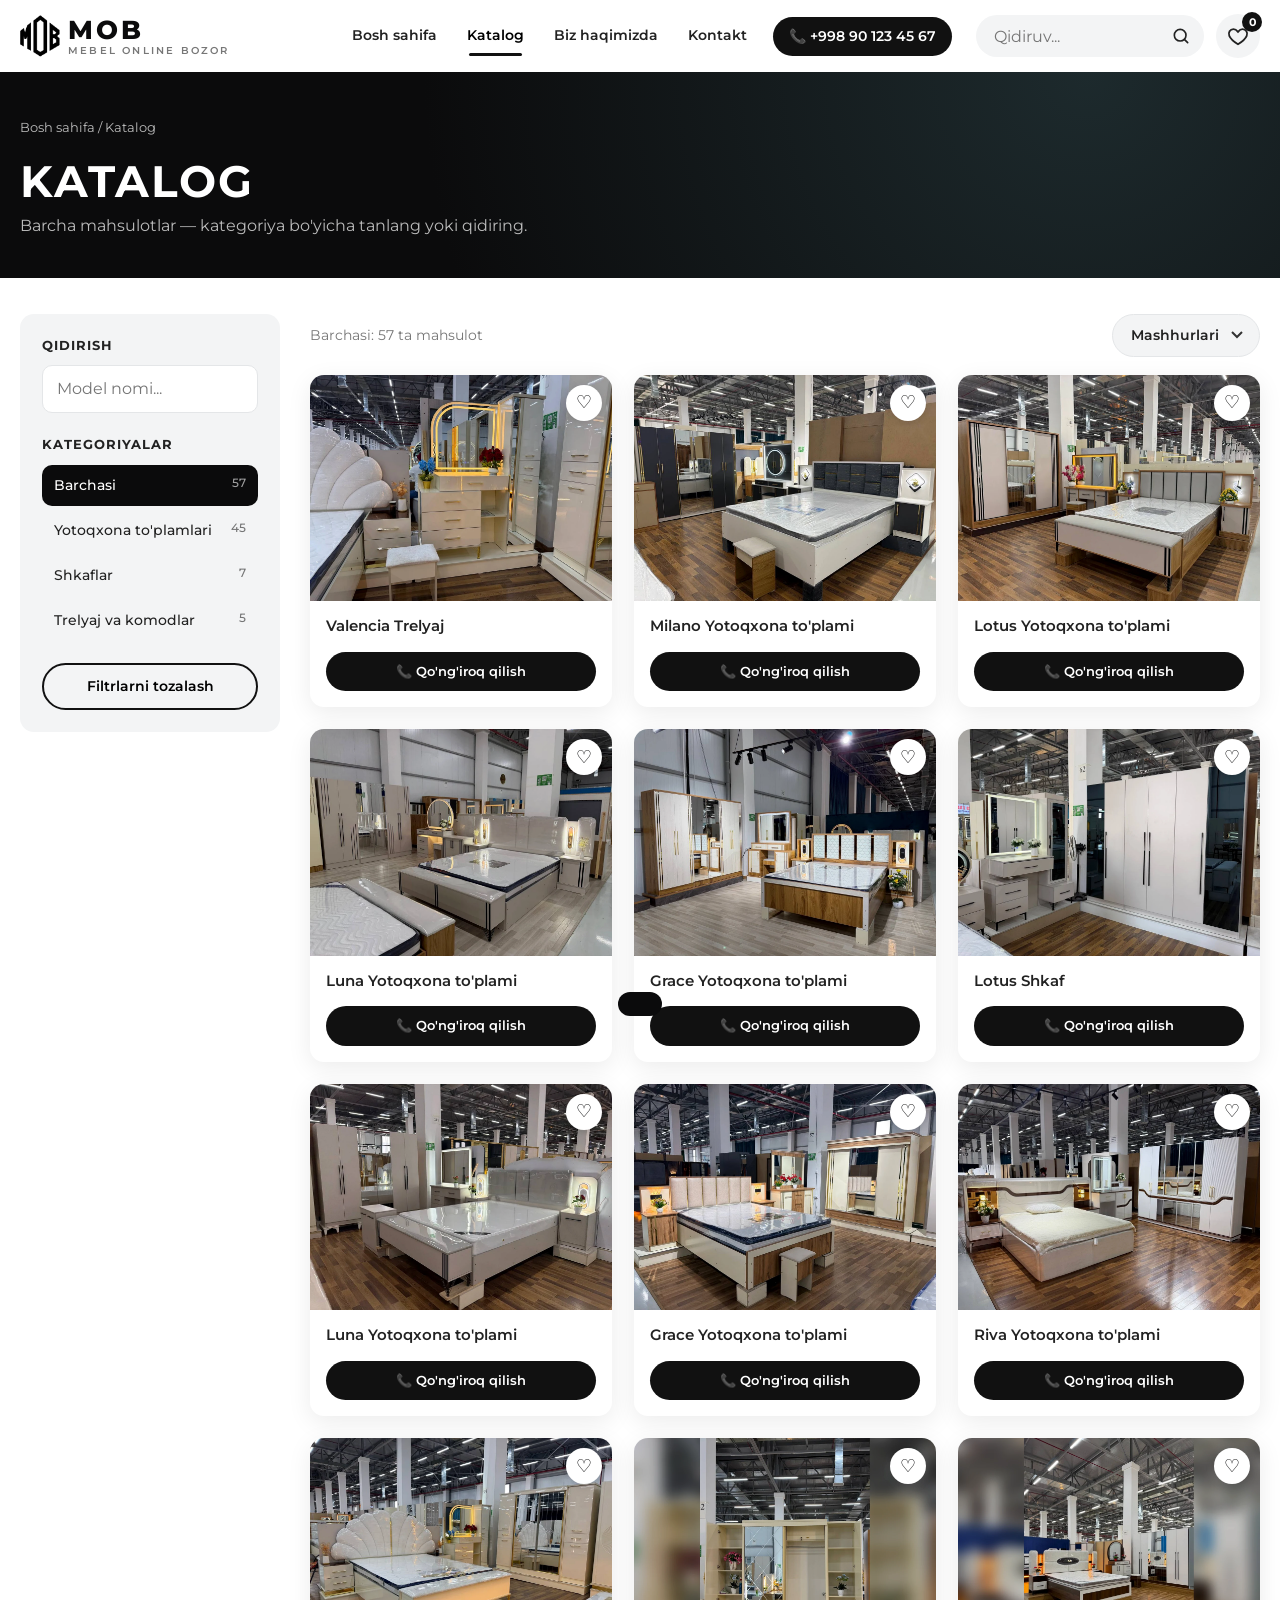
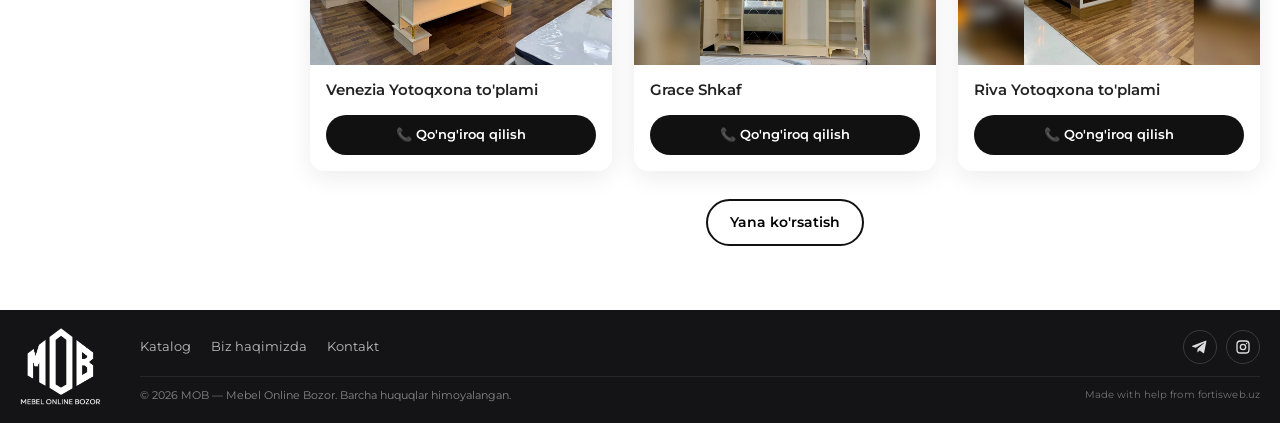
==== catalog.html @ cf2761a1 "MOB" ====
<!doctype html>
<html lang="uz">
<head>
  <meta charset="utf-8">
  <meta name="viewport" content="width=device-width, initial-scale=1">
  <title>Katalog — MOB Mebel Online Bozor</title>
  <meta name="description" content="MOB katalogi: barcha yotoqxona to'plamlari, shkaflar va trelyajlar.">
  <link rel="icon" type="image/png" href="public/images/favicon.png">
  <link rel="preconnect" href="https://fonts.googleapis.com">
  <link rel="preconnect" href="https://fonts.gstatic.com" crossorigin>
  <link href="https://fonts.googleapis.com/css2?family=Montserrat:wght@400;500;600;700;800&display=swap" rel="stylesheet">
  <link rel="stylesheet" href="css/style.css">
</head>
<body>
  <header class="header" id="header">
    <div class="container header__inner">
      <a href="index.html" class="logo" aria-label="MOB — Mebel Online Bozor, bosh sahifa">
        <img src="public/images/logo-mark.png" alt="" class="logo__mark" width="40" height="41">
        <span class="logo__text"><b>MOB</b><small>MEBEL ONLINE BOZOR</small></span>
      </a>
      <nav class="nav" id="nav" aria-label="Asosiy menyu">
        <a href="index.html" class="nav__link">Bosh sahifa</a>
        <a href="catalog.html" class="nav__link active">Katalog</a>
        <a href="index.html#about" class="nav__link">Biz haqimizda</a>
        <a href="index.html#contact" class="nav__link">Kontakt</a>
        <a href="tel:+998901234567" class="btn btn--gold nav__phone">📞 +998 90 123 45 67</a>
      </nav>
      <div class="header__actions">
        <form class="search" id="searchForm" role="search">
          <input type="search" id="searchInput" placeholder="Qidiruv..." aria-label="Mahsulot qidirish">
          <button type="submit" aria-label="Qidirish"><svg viewBox="0 0 24 24" width="20" height="20"><circle cx="11" cy="11" r="7" fill="none" stroke="currentColor" stroke-width="2"/><path d="m20 20-4-4" stroke="currentColor" stroke-width="2" stroke-linecap="round"/></svg></button>
        </form>
        <button class="icon-btn" id="favOpen" aria-label="Sevimlilar">
          <svg viewBox="0 0 24 24" width="22" height="22"><path d="M12 21s-7.5-4.6-9.5-9.2C1 8.2 3.3 4.5 7 4.5c2 0 3.4 1 5 3 1.6-2 3-3 5-3 3.7 0 6 3.7 4.5 7.3C19.5 16.4 12 21 12 21z" fill="none" stroke="currentColor" stroke-width="2"/></svg>
          <span class="badge" id="favCount">0</span>
        </button>
        <a href="tel:+998901234567" class="btn btn--gold header__phone">📞 +998 90 123 45 67</a>
        <button class="burger" id="burger" aria-label="Menyuni ochish" aria-expanded="false"><span></span><span></span><span></span></button>
      </div>
    </div>
  </header>

  <main>
    <section class="page-head">
      <div class="container">
        <p class="crumbs"><a href="index.html">Bosh sahifa</a> / Katalog</p>
        <h1>Katalog</h1>
        <p>Barcha mahsulotlar — kategoriya bo'yicha tanlang yoki qidiring.</p>
      </div>
    </section>

    <div class="container catalog">
      <aside class="filters" id="filters" aria-label="Filtrlar">
        <div>
          <h3>Qidirish</h3>
          <input type="search" id="filterSearch" class="filters__search" placeholder="Model nomi..." aria-label="Katalogdan qidirish">
        </div>
        <div>
          <h3>Kategoriyalar</h3>
          <ul class="filter-list" id="catFilter"></ul>
        </div>
        <button class="btn btn--outline" id="resetFilters">Filtrlarni tozalash</button>
      </aside>

      <section aria-label="Mahsulotlar">
        <div class="catalog__top">
          <p class="result-info" id="resultInfo"></p>
          <div style="display:flex;gap:10px;flex-wrap:wrap">
            <button class="btn btn--outline filters-toggle" id="filtersToggle">☰ Filtrlar</button>
            <select id="sortSelect" class="select" aria-label="Saralash">
              <option value="popular">Mashhurlari</option>
            </select>
          </div>
        </div>
        <div class="grid" id="productGrid"></div>
        <div class="center"><button class="btn btn--outline" id="loadMore">Yana ko'rsatish</button></div>
      </section>
    </div>
  </main>

  <footer class="footer">
    <div class="container footer__inner">
      <a href="index.html" class="footer__logo"><img src="public/images/logo-full.png" alt="MOB — Mebel Online Bozor" width="130" height="123" loading="lazy"></a>
      <div class="footer__content">
        <div class="footer__topline">
          <nav><a href="catalog.html">Katalog</a><a href="index.html#about">Biz haqimizda</a><a href="index.html#contact">Kontakt</a></nav>
          <div class="footer__socials" aria-label="Ijtimoiy tarmoqlar">
          <a class="social-link" href="https://t.me/mebel_online_bozor" target="_blank" rel="noopener noreferrer" aria-label="Telegram — mebel_online_bozor" title="Telegram">
            <svg viewBox="0 0 24 24" aria-hidden="true"><path d="M21.6 3.2 18.4 20c-.2 1.2-.9 1.5-1.8.9l-5.1-3.8-2.5 2.4c-.3.3-.5.5-1 .5l.4-5.2 9.5-8.6c.4-.4-.1-.6-.6-.3L5.6 13.3.6 11.7c-1.1-.3-1.1-1.1.2-1.6L20.3 2.6c.9-.3 1.6.2 1.3.6Z"/></svg>
          </a>
          <a class="social-link" href="https://www.instagram.com/mebel_online_bozor/" target="_blank" rel="noopener noreferrer" aria-label="Instagram — mebel_online_bozor" title="Instagram">
            <svg viewBox="0 0 24 24" aria-hidden="true"><rect x="3" y="3" width="18" height="18" rx="5"/><circle cx="12" cy="12" r="4"/><circle class="social-link__dot" cx="17.4" cy="6.7" r="1"/></svg>
          </a>
          </div>
        </div>
        <div class="footer__meta">
          <p>© 2026 MOB — Mebel Online Bozor. Barcha huquqlar himoyalangan.</p>
          <a class="footer__credit" href="https://fortisweb.uz" target="_blank" rel="noopener noreferrer">Made with help from fortisweb.uz</a>
        </div>
      </div>
    </div>
  </footer>

  <div class="modal" id="productModal" aria-hidden="true">
    <div class="modal__backdrop" data-close></div>
    <div class="modal__box" role="dialog" aria-modal="true" aria-labelledby="mTitle">
      <button class="modal__close" data-close aria-label="Yopish">×</button>
      <div class="modal__gallery">
        <img id="mImage" src="" alt="">
        <div class="modal__thumbs" id="mThumbs"></div>
      </div>
      <div class="modal__info">
        <span class="modal__cat" id="mCat"></span>
        <h3 id="mTitle"></h3>
        <ul class="modal__list">
          <li>✔ Material: LDSP / MDF, yuqori sifatli</li>
          <li>✔ Kafolat: 24 oy</li>
          <li>✔ Bepul yetkazib berish va o'rnatish</li>
          <li>✔ Muddatli to'lov imkoniyati</li>
        </ul>
        <div class="modal__actions">
          <a href="tel:+998901234567" class="btn btn--gold btn--lg">📞 Qo'ng'iroq qilish</a>
          <button class="btn btn--outline btn--lg" id="mOrder">Ariza qoldirish</button>
          <button class="icon-btn icon-btn--lg" id="mFav" aria-label="Sevimlilarga qo'shish">♡</button>
        </div>
      </div>
    </div>
  </div>

  <aside class="drawer" id="favDrawer" aria-hidden="true">
    <div class="modal__backdrop" data-close></div>
    <div class="drawer__panel">
      <div class="drawer__head"><h3>Sevimlilar</h3><button class="modal__close" data-close aria-label="Yopish">×</button></div>
      <div class="drawer__list" id="favList"></div>
    </div>
  </aside>

  <div class="toast" id="toast" role="status"></div>
  <a href="tel:+998901234567" class="fab" aria-label="Qo'ng'iroq qilish">📞</a>
  <button class="to-top" id="toTop" aria-label="Yuqoriga">↑</button>

  <script src="js/data.js"></script>
  <script src="js/shared.js"></script>
  <script src="js/catalog.js"></script>
</body>
</html>
---- css/style.css ----
:root {
  --gold: #111111;
  --gold-dark: #000000;
  --accent: #9fe3ee;
  --dark: #0b0b0c;
  --text: #222;
  --muted: #777;
  --bg: #fff;
  --soft: #f3f4f5;
  --line: #e4e6e8;
  --red: #e53935;
  --radius: 14px;
  --shadow: 0 6px 24px rgba(0, 0, 0, .08);
}

* { box-sizing: border-box; margin: 0; padding: 0; }
html { scroll-behavior: smooth; scroll-padding-top: 80px; }
body { font-family: 'Montserrat', system-ui, sans-serif; color: var(--text); background: var(--bg); line-height: 1.5; overflow-x: hidden; }
img { max-width: 100%; display: block; }
a { color: inherit; text-decoration: none; }
button, input, select, textarea { font: inherit; color: inherit; }
button { cursor: pointer; border: 0; background: none; }
:focus-visible { outline: 3px solid var(--gold); outline-offset: 2px; }
.container { width: min(1240px, 100% - 32px); margin-inline: auto; }
.section { padding: 48px 0 0; }
.center { text-align: center; margin-top: 28px; }

/* Buttons */
.btn { display: inline-flex; align-items: center; justify-content: center; gap: 8px; padding: 11px 22px; border-radius: 999px; font-weight: 600; font-size: 14px; transition: .2s; white-space: nowrap; }
.btn--gold { background: var(--gold); color: #fff; }
.btn--gold:hover { background: var(--gold-dark); transform: translateY(-1px); }
.btn--outline { border: 2px solid var(--gold); color: var(--gold-dark); }
.btn--outline:hover { background: var(--gold); color: #fff; }
.btn--lg { padding: 14px 28px; font-size: 15px; }
.icon-btn { position: relative; width: 44px; height: 44px; border-radius: 50%; display: grid; place-items: center; background: var(--soft); transition: .2s; }
.icon-btn:hover { background: var(--line); }
.icon-btn--lg { width: 52px; height: 52px; font-size: 24px; color: var(--red); }
.badge { position: absolute; top: -2px; right: -2px; min-width: 20px; height: 20px; padding: 0 5px; border-radius: 10px; background: var(--gold); color: #fff; font-size: 11px; font-weight: 700; display: grid; place-items: center; }

/* Header */
.header { position: sticky; top: 0; z-index: 50; background: rgba(255, 255, 255, .97); backdrop-filter: blur(8px); transition: box-shadow .2s; }
.header.scrolled { box-shadow: 0 2px 16px rgba(0, 0, 0, .08); }
.header__inner { display: flex; align-items: center; gap: 24px; height: 72px; position: relative; }
.logo { display: flex; align-items: center; gap: 8px; font-size: 24px; font-weight: 700; color: var(--dark); }
.logo b { color: var(--gold); font-weight: 700; }
.logo--light { color: #fff; }
.nav { display: flex; gap: 6px; margin-left: auto; }
.nav__link { padding: 8px 12px; font-weight: 600; font-size: 14px; position: relative; transition: color .2s; white-space: nowrap; }
.nav__link::after { content: ''; position: absolute; left: 14px; right: 14px; bottom: 0; height: 3px; border-radius: 3px; background: var(--gold); transform: scaleX(0); transition: .25s; }
.nav__link:hover, .nav__link.active { color: var(--gold-dark); }
.nav__link.active::after { transform: scaleX(1); }
.nav__phone { display: none; }
.header__actions { display: flex; align-items: center; gap: 12px; }
.search { display: flex; align-items: center; background: var(--soft); border-radius: 999px; padding: 0 6px 0 18px; }
.search > input { border: 0; background: none; outline: none; width: 170px; height: 42px; }
.search > button { width: 34px; height: 34px; display: grid; place-items: center; flex-shrink: 0; }
.burger { display: none; width: 44px; height: 44px; flex-direction: column; justify-content: center; gap: 5px; padding: 10px; }
.burger span { height: 2px; background: var(--dark); border-radius: 2px; transition: .3s; }
.burger.open span:nth-child(1) { transform: translateY(7px) rotate(45deg); }
.burger.open span:nth-child(2) { opacity: 0; }
.burger.open span:nth-child(3) { transform: translateY(-7px) rotate(-45deg); }

/* Hero */
.hero { position: relative; height: clamp(380px, 52vw, 560px); overflow: hidden; background: var(--dark); }
.hero__slide { position: absolute; inset: 0; background-position: center; background-size: cover; opacity: 0; visibility: hidden; transition: opacity .8s, visibility .8s; display: flex; align-items: center; }
.hero__slide::before { content: ''; position: absolute; inset: 0; background: linear-gradient(90deg, rgba(20, 18, 15, .88) 0%, rgba(20, 18, 15, .5) 50%, rgba(0, 0, 0, 0) 85%); }
.hero__slide.active { opacity: 1; visibility: visible; }
.hero__content { color: #fff; position: relative; }
.hero__content h1, .hero__content h2 { font-size: clamp(30px, 5vw, 58px); line-height: 1.12; font-weight: 800; margin-bottom: 14px; }
.hero__content span { color: var(--accent); }
.hero__content p { font-size: clamp(15px, 1.8vw, 21px); max-width: 420px; margin-bottom: 26px; opacity: .92; }
.hero__slide.active .hero__content > * { animation: up .7s both; }
.hero__slide.active .hero__content > :nth-child(2) { animation-delay: .1s; }
.hero__slide.active .hero__content > :nth-child(3) { animation-delay: .2s; }
@keyframes up { from { opacity: 0; transform: translateY(24px); } }
.hero__arrow { position: absolute; top: 50%; transform: translateY(-50%); width: 48px; height: 48px; border-radius: 50%; border: 2px solid #fff; color: #fff; font-size: 28px; line-height: 1; background: rgba(0, 0, 0, .2); transition: .2s; z-index: 2; }
.hero__arrow:hover { background: #fff; color: #111; border-color: #fff; }
.hero__arrow--prev { left: 20px; }
.hero__arrow--next { right: 20px; }
.hero__dots { position: absolute; bottom: 20px; left: 50%; transform: translateX(-50%); display: flex; gap: 10px; z-index: 2; }
.hero__dots button { width: 12px; height: 12px; border-radius: 6px; background: rgba(255, 255, 255, .7); transition: .3s; }
.hero__dots button.active { background: var(--accent); width: 30px; }

/* Categories */
.cats { display: grid; grid-template-columns: repeat(4, 1fr); gap: 16px; }
.cat { background: var(--soft); border-radius: var(--radius); overflow: hidden; text-align: center; font-weight: 600; font-size: 14px; border: 2px solid transparent; transition: .25s; }
.cat img { width: 100%; aspect-ratio: 16 / 9; object-fit: cover; transition: transform .4s; }
.cat span { display: block; padding: 12px 8px; }
.cat small { color: var(--muted); font-weight: 500; }
.cat:hover img { transform: scale(1.06); }
.cat:hover, .cat.active { border-color: var(--gold); box-shadow: var(--shadow); }
.cat.active span { color: var(--gold-dark); }

/* Section head */
.section__head { display: flex; justify-content: space-between; align-items: center; gap: 16px; flex-wrap: wrap; margin-bottom: 8px; }
.section__title { font-size: clamp(22px, 2.6vw, 30px); font-weight: 700; padding-left: 16px; border-left: 5px solid var(--gold); margin-bottom: 16px; line-height: 1.2; }
.section__head .section__title { margin-bottom: 0; }
.select { padding: 10px 40px 10px 18px; border-radius: 999px; border: 1px solid var(--line); background: var(--soft) url("data:image/svg+xml,%3Csvg xmlns='http://www.w3.org/2000/svg' width='12' height='8'%3E%3Cpath d='M1 1l5 5 5-5' stroke='%23333' stroke-width='2' fill='none'/%3E%3C/svg%3E") no-repeat right 16px center; appearance: none; font-weight: 600; font-size: 14px; cursor: pointer; }
.result-info { color: var(--muted); font-size: 14px; margin: 10px 0 18px; }
.result-info a { color: var(--gold-dark); font-weight: 600; }

/* Product grid */
.grid { display: grid; grid-template-columns: repeat(4, 1fr); gap: 22px; }
.card { background: #fff; border-radius: var(--radius); overflow: hidden; box-shadow: var(--shadow); display: flex; flex-direction: column; transition: transform .25s, box-shadow .25s; animation: fade .4s both; }
@keyframes fade { from { opacity: 0; transform: translateY(14px); } }
.card:hover { transform: translateY(-5px); box-shadow: 0 14px 34px rgba(0, 0, 0, .13); }
.card__media { position: relative; aspect-ratio: 4 / 3; overflow: hidden; cursor: pointer; background: var(--soft); }
.card__media img { width: 100%; height: 100%; object-fit: cover; transition: transform .5s; }
.card:hover .card__media img { transform: scale(1.07); }
.card__label { position: absolute; top: 12px; left: 12px; padding: 3px 10px; border-radius: 6px; color: #fff; font-size: 12px; font-weight: 700; }
.card__label--sale { background: var(--red); }
.card__label--new { background: #2e9e5b; }
.card__fav { position: absolute; top: 10px; right: 10px; width: 36px; height: 36px; border-radius: 50%; background: #fff; display: grid; place-items: center; font-size: 18px; color: var(--dark); box-shadow: 0 2px 8px rgba(0, 0, 0, .15); transition: .2s; }
.card__fav:hover { transform: scale(1.1); }
.card__fav.on { color: var(--red); }
.card__body { padding: 14px 16px 16px; display: flex; flex-direction: column; gap: 6px; flex: 1; }
.card__title { font-weight: 600; font-size: 15px; cursor: pointer; }
.card__title:hover { color: var(--gold-dark); }
.rating { display: flex; align-items: center; gap: 6px; font-size: 13px; color: var(--muted); }
.stars { color: var(--gold); letter-spacing: 1px; }
.card__bottom { display: flex; justify-content: space-between; align-items: flex-end; gap: 10px; margin-top: auto; padding-top: 8px; }
.price s { display: block; color: #999; font-size: 13px; }
.price b { font-size: 17px; font-weight: 700; }
.card__call { padding: 10px 14px; font-size: 13px; }
.empty { grid-column: 1 / -1; text-align: center; padding: 50px 10px; color: var(--muted); }

/* Sale */
.sale { margin-top: 64px; background: radial-gradient(circle at 80% 20%, #1d2a2d, #0b0b0c 60%); color: #fff; }
.sale__inner { display: grid; grid-template-columns: 1.1fr 1fr; gap: 40px; align-items: center; padding: 50px 0; }
.sale__inner img { border-radius: var(--radius); aspect-ratio: 4 / 3; object-fit: cover; width: 100%; }
.tag { display: inline-block; background: var(--red); color: #fff; padding: 4px 14px; border-radius: 999px; font-size: 13px; font-weight: 700; margin-bottom: 14px; }
.sale h2 { font-size: clamp(24px, 3.4vw, 40px); line-height: 1.2; margin-bottom: 16px; }
.sale h2 span { color: var(--accent); }
.timer { display: flex; gap: 12px; margin: 12px 0 28px; }
.timer div { background: rgba(255, 255, 255, .08); border: 1px solid rgba(255, 255, 255, .15); border-radius: 12px; padding: 10px 0; width: 74px; text-align: center; }
.timer b { display: block; font-size: 26px; color: var(--accent); }
.timer small { font-size: 12px; opacity: .8; }

/* About */
.about { display: grid; grid-template-columns: 1fr 1fr; gap: 48px; align-items: center; padding-top: 64px; }
.about__img { position: relative; }
.about__img img { border-radius: var(--radius); aspect-ratio: 4 / 3; object-fit: cover; width: 100%; }
.about__exp { position: absolute; right: -14px; bottom: -14px; background: var(--gold); color: #fff; border-radius: var(--radius); padding: 16px 22px; box-shadow: var(--shadow); }
.about__exp b { display: block; font-size: 30px; line-height: 1; }
.about__text p { color: #555; margin-bottom: 22px; }
.stats { list-style: none; display: flex; gap: 16px; margin-bottom: 26px; flex-wrap: wrap; }
.stats li { flex: 1; min-width: 110px; background: var(--soft); border-radius: 12px; padding: 14px; }
.stats b { display: block; font-size: 22px; color: var(--gold-dark); }
.stats span { font-size: 13px; color: var(--muted); }

/* Features */
.features { background: var(--dark); color: #fff; margin-top: 64px; }
.features__inner { display: flex; align-items: center; justify-content: space-between; gap: 20px; padding: 26px 0; flex-wrap: wrap; }
.feature { display: flex; align-items: center; gap: 14px; flex: 1; min-width: 200px; }
.feature span { font-size: 32px; }
.feature p { font-size: 13px; color: #ccc; }
.feature b { display: block; font-size: 15px; font-weight: 600; color: #fff; }

/* Contact */
.contact { padding: 64px 0; }
.contact__info p { color: #555; margin-bottom: 20px; }
.contact__list { list-style: none; display: grid; gap: 14px; font-weight: 500; }
.contact__list a { color: var(--gold-dark); font-weight: 600; }
.form { background: var(--soft); border-radius: var(--radius); padding: 28px; display: grid; gap: 14px; }
.form label { display: grid; gap: 6px; font-size: 13px; font-weight: 600; }
.form input, .form textarea { padding: 12px 16px; border: 1px solid var(--line); border-radius: 10px; background: #fff; outline: none; transition: border .2s; resize: vertical; font-weight: 400; }
.form input:focus, .form textarea:focus { border-color: var(--gold); }
.form input.invalid { border-color: var(--red); }
.form__error { color: var(--red); font-size: 13px; min-height: 1em; }

/* Footer */
.footer { background: #141417; color: #bbb; padding: 18px 0; }
.footer__inner { display: grid; grid-template-columns: 92px 1fr; align-items: center; gap: 28px; font-size: 13px; }
.footer__logo img { width: 82px; height: auto; aspect-ratio: auto; object-fit: contain; }
.footer__content { min-width: 0; display: grid; gap: 12px; }
.footer__topline { display: flex; align-items: center; justify-content: space-between; gap: 20px; }
.footer nav { display: flex; gap: 20px; flex-wrap: wrap; }
.footer nav a { transition: color .2s; }
.footer nav a:hover { color: var(--accent); }
.footer__socials { display: flex; gap: 9px; align-items: center; }
.social-link { width: 34px; height: 34px; display: grid; place-items: center; border: 1px solid #3a3a3e; border-radius: 50%; color: #ddd; transition: .2s; }
.social-link:hover { color: #fff; border-color: var(--gold); background: var(--gold-dark); transform: translateY(-2px); }
.social-link svg { width: 16px; height: 16px; fill: currentColor; }
.social-link rect, .social-link circle { fill: none; stroke: currentColor; stroke-width: 2; }
.social-link .social-link__dot { fill: currentColor; stroke: none; }
.footer__meta { display: flex; align-items: center; justify-content: space-between; gap: 18px; padding-top: 10px; border-top: 1px solid #29292d; color: #888; font-size: 11px; }
.footer__meta p { margin: 0; }
.footer__credit { color: #737376; font-size: 10px; letter-spacing: .1px; white-space: nowrap; transition: color .2s; }
.footer__credit:hover { color: var(--gold); }

/* Modal + drawer */
.modal, .drawer { position: fixed; inset: 0; z-index: 100; visibility: hidden; opacity: 0; transition: .3s; }
.modal.open, .drawer.open { visibility: visible; opacity: 1; }
.modal__backdrop { position: absolute; inset: 0; background: rgba(0, 0, 0, .6); }
.modal__box { position: absolute; left: 50%; top: 50%; transform: translate(-50%, -50%); width: min(980px, 100% - 32px); max-height: calc(100% - 32px); overflow: auto; background: #fff; border-radius: 18px; display: grid; grid-template-columns: 1.15fr 1fr; }
.modal__close { position: absolute; top: 10px; right: 12px; width: 40px; height: 40px; border-radius: 50%; background: #fff; font-size: 26px; line-height: 1; z-index: 2; box-shadow: 0 2px 8px rgba(0, 0, 0, .15); }
.modal__gallery { padding: 18px; }
.modal__gallery > img { width: 100%; aspect-ratio: 4 / 3; object-fit: cover; border-radius: 12px; }
.modal__thumbs { display: flex; gap: 10px; margin-top: 10px; }
.modal__thumbs img { width: 80px; aspect-ratio: 4 / 3; object-fit: cover; border-radius: 8px; cursor: pointer; opacity: .6; border: 2px solid transparent; transition: .2s; }
.modal__thumbs img.active, .modal__thumbs img:hover { opacity: 1; border-color: var(--gold); }
.modal__info { padding: 30px 26px 26px 8px; display: flex; flex-direction: column; gap: 12px; }
.modal__cat { color: var(--gold-dark); font-size: 13px; font-weight: 600; text-transform: uppercase; letter-spacing: .5px; }
.modal__info h3 { font-size: 24px; line-height: 1.2; }
.modal__price s { color: #999; margin-right: 10px; }
.modal__price b { font-size: 26px; }
.modal__price .tag { margin: 0 0 0 10px; vertical-align: middle; }
.modal__list { list-style: none; display: grid; gap: 6px; color: #555; font-size: 14px; }
.modal__actions { display: flex; gap: 10px; flex-wrap: wrap; margin-top: auto; }
.modal__actions .icon-btn.on { background: #fde8e8; }
.drawer__panel { position: absolute; right: 0; top: 0; bottom: 0; width: min(400px, 100%); background: #fff; display: flex; flex-direction: column; transform: translateX(100%); transition: transform .3s; }
.drawer.open .drawer__panel { transform: none; }
.drawer__head { display: flex; justify-content: space-between; align-items: center; padding: 18px 20px; border-bottom: 1px solid var(--line); }
.drawer__head .modal__close { position: static; box-shadow: none; }
.drawer__list { overflow: auto; padding: 14px 20px; display: grid; gap: 12px; align-content: start; }
.fav-item { display: grid; grid-template-columns: 80px 1fr auto; gap: 12px; align-items: center; }
.fav-item img { width: 80px; aspect-ratio: 4 / 3; object-fit: cover; border-radius: 8px; cursor: pointer; }
.fav-item p { font-size: 14px; font-weight: 600; }
.fav-item small { color: var(--gold-dark); font-weight: 700; }
.fav-item button { font-size: 22px; color: #999; }

/* Toast, FAB, to-top */
.toast { position: fixed; left: 50%; bottom: 24px; transform: translate(-50%, 140px); background: var(--dark); color: #fff; padding: 12px 22px; border-radius: 999px; font-size: 14px; z-index: 200; transition: transform .3s; width: max-content; max-width: calc(100% - 32px); text-align: center; }
.toast.show { transform: translate(-50%, 0); }
.fab { display: none; position: fixed; left: 16px; bottom: 16px; width: 56px; height: 56px; border-radius: 50%; background: var(--gold); font-size: 24px; place-items: center; z-index: 60; box-shadow: 0 6px 20px rgba(0, 0, 0, .35); animation: pulse 2s infinite; }
@keyframes pulse { 50% { box-shadow: 0 0 0 12px rgba(0, 0, 0, 0); } }
.to-top { position: fixed; right: 16px; bottom: 16px; width: 46px; height: 46px; border-radius: 50%; background: var(--dark); color: #fff; font-size: 20px; z-index: 60; opacity: 0; visibility: hidden; transition: .3s; }
.to-top.show { opacity: 1; visibility: visible; }
.search-toggle { display: none; }

/* Responsive */
@media (max-width: 1360px) {
  .header__phone { display: none; }
  .nav__phone { display: inline-flex; margin-left: 8px; padding: 9px 16px; }
}
@media (max-width: 1180px) {
  .nav__phone { display: none; }
  .search > input { width: 120px; }
  .grid { grid-template-columns: repeat(3, 1fr); }
}
.card__bottom .card__call { flex: 1; }
@media (max-width: 960px) {
  .burger { display: flex; }
  .nav { position: fixed; top: 72px; left: 0; right: 0; bottom: 0; flex-direction: column; gap: 4px; padding: 20px 16px; background: #fff; transform: translateX(100%); transition: transform .3s; margin: 0; overflow: auto; }
  .nav.open { transform: none; }
  .nav__link { padding: 14px 8px; font-size: 17px; border-bottom: 1px solid var(--line); }
  .nav__link::after { display: none; }
  .nav__phone { display: inline-flex; margin-top: 16px; }
  .header__actions { margin-left: auto; }
  .search > input { width: 130px; }
  .grid { grid-template-columns: repeat(2, 1fr); gap: 16px; }
  .sale__inner, .about, .contact { grid-template-columns: 1fr; gap: 30px; }
  .modal__box { grid-template-columns: 1fr; }
  .modal__info { padding: 4px 20px 22px; }
  .fab { display: grid; }
}
@media (max-width: 640px) {
  .header__inner { height: 64px; gap: 8px; position: static; }
  .nav { top: 64px; }
  .logo { font-size: 19px; }
  .logo svg { width: 34px; }
  .header__actions { gap: 6px; }
  .search { position: absolute; left: 16px; right: 16px; top: 68px; padding: 4px 6px 4px 16px; border-radius: 12px; box-shadow: var(--shadow); display: none; background: #fff; }
  .search.open { display: flex; }
  .search > input { width: 100%; }
  .search-toggle { display: grid; }
  .hero__arrow { width: 38px; height: 38px; font-size: 22px; }
  .hero__arrow--prev { left: 6px; }
  .hero__arrow--next { right: 6px; }
  .hero__content { padding-inline: 34px; }
  .cats { grid-template-columns: repeat(2, 1fr); gap: 10px; }
  .grid { grid-template-columns: 1fr 1fr; gap: 10px; }
  .card__body { padding: 10px; }
  .card__title { font-size: 13px; }
  .card__bottom { flex-direction: column; align-items: stretch; }
  .card__call { padding: 9px; }
  .price b { font-size: 15px; }
  .timer div { width: 64px; }
  .features__inner { display: grid; grid-template-columns: 1fr 1fr; }
  .features .btn { grid-column: 1 / -1; }
  .feature { min-width: 0; }
  .about__exp { right: 10px; bottom: 10px; }
  .form { padding: 20px; }
  .footer__inner { grid-template-columns: 1fr; gap: 14px; text-align: center; }
  .footer__logo { justify-self: center; }
  .footer__topline, .footer__meta { flex-direction: column; gap: 12px; }
  .footer__topline { align-items: center; }
  .footer__meta { justify-content: center; text-align: center; }
}
@media (max-width: 380px) {
  .grid { grid-template-columns: 1fr; }
}
@media (prefers-reduced-motion: reduce) {
  *, *::before, *::after { animation: none !important; transition: none !important; scroll-behavior: auto !important; }
}

/* ---------- MOB brend ---------- */
.btn--light { background: #fff; color: #111; }
.btn--light:hover { background: var(--accent); transform: translateY(-1px); }
.logo__mark { width: 40px; height: auto; filter: invert(1); }
.logo__text { display: flex; flex-direction: column; line-height: 1; }
.logo__text b { font-size: 26px; font-weight: 800; letter-spacing: 3px; color: var(--dark); }
.logo__text small { font-size: 9.5px; font-weight: 600; letter-spacing: 2.2px; color: var(--muted); margin-top: 3px; }
.section__title { text-transform: uppercase; letter-spacing: 1px; }
.stars { color: #111; }
.link-more { font-weight: 600; font-size: 14px; padding: 9px 18px; border-radius: 999px; background: var(--soft); transition: .2s; }
.link-more:hover { background: var(--dark); color: #fff; }

/* ---------- Katalog sahifasi ---------- */
.page-head { background: radial-gradient(circle at 85% 0%, #1d2a2d, #0b0b0c 60%); color: #fff; padding: 46px 0 40px; }
.page-head h1 { font-size: clamp(28px, 4vw, 44px); letter-spacing: 2px; text-transform: uppercase; }
.page-head p { color: #bbb; }
.crumbs { font-size: 13px; color: #999; margin-bottom: 10px; }
.crumbs a:hover { color: var(--accent); }
.catalog { display: grid; grid-template-columns: 260px 1fr; gap: 30px; padding: 36px 0 64px; align-items: start; }
.filters { position: sticky; top: 90px; background: var(--soft); border-radius: var(--radius); padding: 22px; display: grid; gap: 22px; }
.filters h3 { font-size: 13px; text-transform: uppercase; letter-spacing: 1px; margin-bottom: 10px; }
.filter-list { list-style: none; display: grid; gap: 4px; }
.filter-list button { width: 100%; display: flex; justify-content: space-between; padding: 10px 12px; border-radius: 10px; font-size: 14px; font-weight: 500; text-align: left; transition: .2s; }
.filter-list button:hover { background: #fff; }
.filter-list button.active { background: var(--dark); color: #fff; }
.filter-list small { opacity: .6; }
.check { display: flex; gap: 10px; align-items: center; font-size: 14px; cursor: pointer; }
.check input { width: 18px; height: 18px; accent-color: #111; }
.filters__search { width: 100%; padding: 11px 14px; border: 1px solid var(--line); border-radius: 10px; background: #fff; outline: none; }
.filters__search:focus { border-color: #111; }
.catalog__top { display: flex; justify-content: space-between; align-items: center; gap: 12px; flex-wrap: wrap; margin-bottom: 18px; }
.catalog__top .result-info { margin: 0; }
.filters-toggle { display: none; }
.catalog .grid { grid-template-columns: repeat(3, 1fr); }
@media (max-width: 1180px) { .catalog .grid { grid-template-columns: repeat(2, 1fr); } }
@media (max-width: 960px) {
  .catalog { grid-template-columns: 1fr; }
  .filters { position: static; display: none; }
  .filters.open { display: grid; }
  .filters-toggle { display: inline-flex; }
}
@media (max-width: 640px) {
  .catalog .grid { grid-template-columns: 1fr 1fr; gap: 10px; }
  .logo__text b { font-size: 21px; }
  .logo__text small { font-size: 7.5px; letter-spacing: 1.5px; }
  .logo__mark { width: 32px; }
}
@media (max-width: 380px) { .catalog .grid { grid-template-columns: 1fr; } }
.btn--gold:hover { background: #333; }

/* Qidiruv natijalari ro'yxati */
.search { position: relative; }
.suggest { position: absolute; top: calc(100% + 8px); left: 0; width: max(100%, 340px); background: #fff; border-radius: 14px; box-shadow: 0 14px 40px rgba(0, 0, 0, .16); padding: 8px; display: none; z-index: 70; }
.suggest.open { display: grid; gap: 2px; }
.suggest__item { width: 100%; height: auto; display: flex; align-items: center; gap: 12px; padding: 8px; border-radius: 10px; text-align: left; font-size: 14px; font-weight: 600; }
.suggest__item:hover { background: var(--soft); }
.suggest__item img { width: 56px; height: 42px; object-fit: cover; border-radius: 6px; flex-shrink: 0; }
.suggest__item small { display: block; font-weight: 500; color: var(--muted); font-size: 12px; }
.suggest__all { display: block; text-align: center; padding: 10px; font-weight: 700; font-size: 14px; border-top: 1px solid var(--line); margin-top: 4px; }
.suggest__all:hover { color: #000; text-decoration: underline; }
.suggest__empty { padding: 14px; text-align: center; color: var(--muted); font-size: 14px; }
@media (max-width: 640px) { .suggest { width: 100%; } }
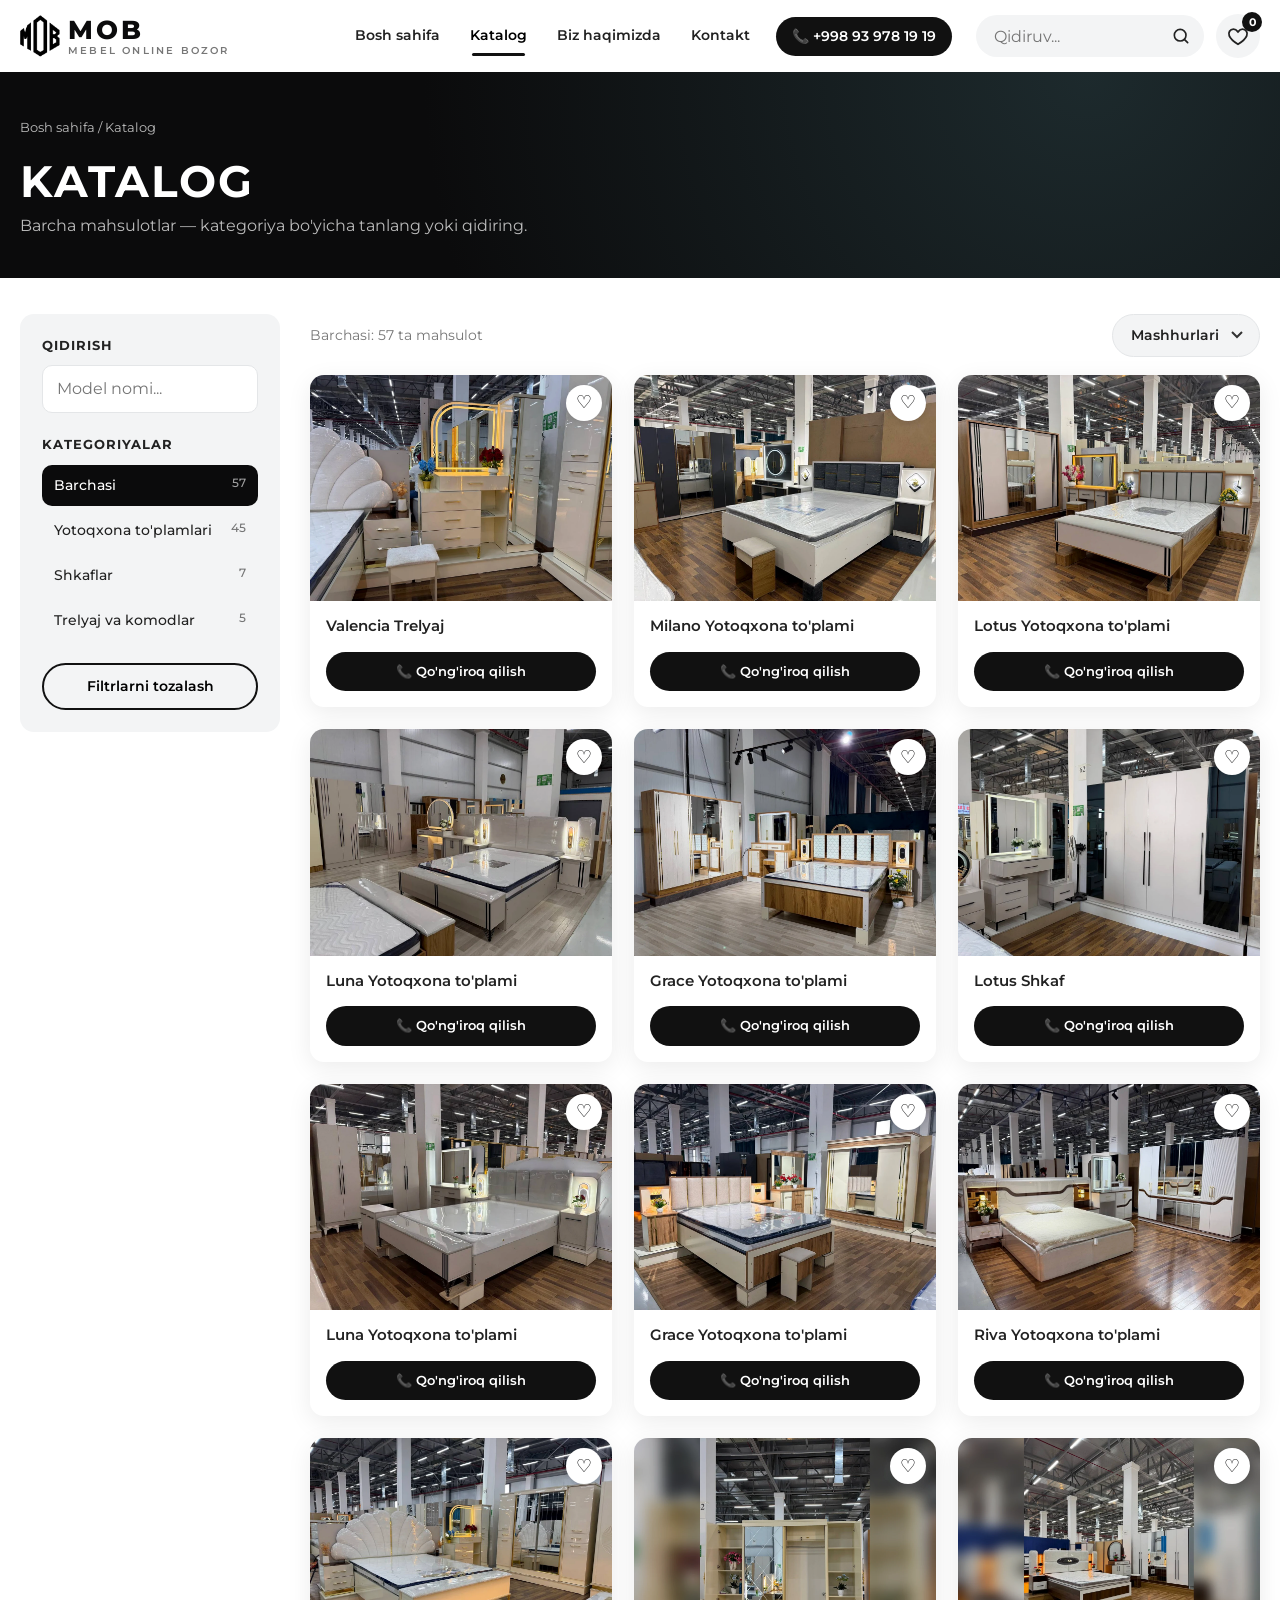
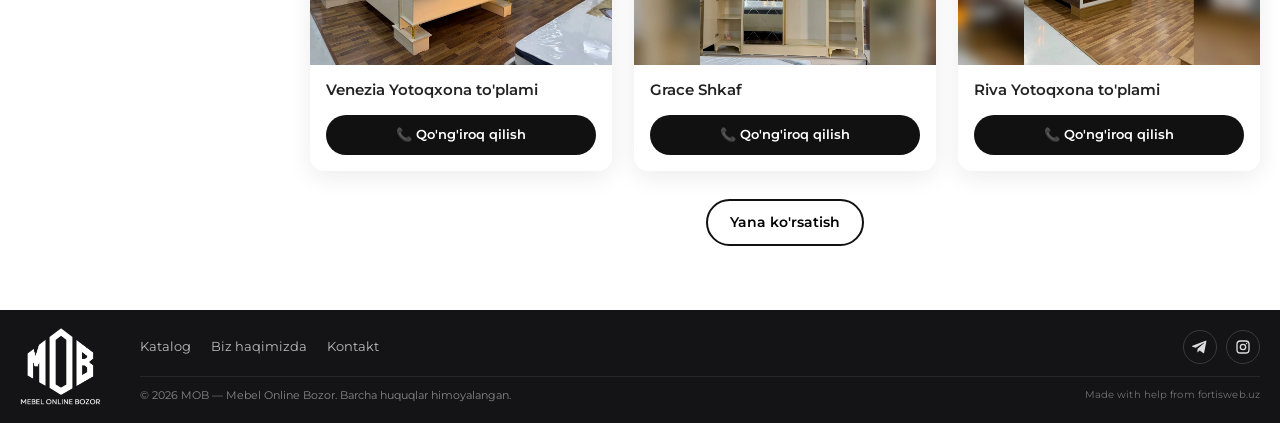
==== commit e95762aa: "Update phone number to +998 93 978 19 19" ====
--- a/catalog.html
+++ b/catalog.html
@@ -23,7 +23,7 @@
         <a href="catalog.html" class="nav__link active">Katalog</a>
         <a href="index.html#about" class="nav__link">Biz haqimizda</a>
         <a href="index.html#contact" class="nav__link">Kontakt</a>
-        <a href="tel:+998901234567" class="btn btn--gold nav__phone">📞 +998 90 123 45 67</a>
+        <a href="tel:+998939781919" class="btn btn--gold nav__phone">📞 +998 93 978 19 19</a>
       </nav>
       <div class="header__actions">
         <form class="search" id="searchForm" role="search">
@@ -34,7 +34,7 @@
           <svg viewBox="0 0 24 24" width="22" height="22"><path d="M12 21s-7.5-4.6-9.5-9.2C1 8.2 3.3 4.5 7 4.5c2 0 3.4 1 5 3 1.6-2 3-3 5-3 3.7 0 6 3.7 4.5 7.3C19.5 16.4 12 21 12 21z" fill="none" stroke="currentColor" stroke-width="2"/></svg>
           <span class="badge" id="favCount">0</span>
         </button>
-        <a href="tel:+998901234567" class="btn btn--gold header__phone">📞 +998 90 123 45 67</a>
+        <a href="tel:+998939781919" class="btn btn--gold header__phone">📞 +998 93 978 19 19</a>
         <button class="burger" id="burger" aria-label="Menyuni ochish" aria-expanded="false"><span></span><span></span><span></span></button>
       </div>
     </div>
@@ -119,7 +119,7 @@
           <li>✔ Muddatli to'lov imkoniyati</li>
         </ul>
         <div class="modal__actions">
-          <a href="tel:+998901234567" class="btn btn--gold btn--lg">📞 Qo'ng'iroq qilish</a>
+          <a href="tel:+998939781919" class="btn btn--gold btn--lg">📞 Qo'ng'iroq qilish</a>
           <button class="btn btn--outline btn--lg" id="mOrder">Ariza qoldirish</button>
           <button class="icon-btn icon-btn--lg" id="mFav" aria-label="Sevimlilarga qo'shish">♡</button>
         </div>
@@ -136,7 +136,7 @@
   </aside>
 
   <div class="toast" id="toast" role="status"></div>
-  <a href="tel:+998901234567" class="fab" aria-label="Qo'ng'iroq qilish">📞</a>
+  <a href="tel:+998939781919" class="fab" aria-label="Qo'ng'iroq qilish">📞</a>
   <button class="to-top" id="toTop" aria-label="Yuqoriga">↑</button>
 
   <script src="js/data.js"></script>
--- a/css/style.css
+++ b/css/style.css
@@ -14,8 +14,23 @@
 }
 
 * { box-sizing: border-box; margin: 0; padding: 0; }
-html { scroll-behavior: smooth; scroll-padding-top: 80px; }
-body { font-family: 'Montserrat', system-ui, sans-serif; color: var(--text); background: var(--bg); line-height: 1.5; overflow-x: hidden; }
+html {
+  scroll-behavior: smooth;
+  scroll-padding-top: 80px;
+  overflow-x: hidden;
+  width: 100%;
+  max-width: 100%;
+}
+body {
+  font-family: 'Montserrat', system-ui, sans-serif;
+  color: var(--text);
+  background: var(--bg);
+  line-height: 1.5;
+  overflow-x: hidden;
+  width: 100%;
+  max-width: 100%;
+  position: relative;
+}
 img { max-width: 100%; display: block; }
 a { color: inherit; text-decoration: none; }
 button, input, select, textarea { font: inherit; color: inherit; }
@@ -189,8 +204,9 @@
 .footer__credit:hover { color: var(--gold); }
 
 /* Modal + drawer */
-.modal, .drawer { position: fixed; inset: 0; z-index: 100; visibility: hidden; opacity: 0; transition: .3s; }
-.modal.open, .drawer.open { visibility: visible; opacity: 1; }
+.modal, .drawer { position: fixed; inset: 0; z-index: 100; visibility: hidden; opacity: 0; transition: opacity .3s, visibility .3s; pointer-events: none; }
+.modal.open, .drawer.open { visibility: visible; opacity: 1; pointer-events: auto; }
+.drawer { overflow: hidden; }
 .modal__backdrop { position: absolute; inset: 0; background: rgba(0, 0, 0, .6); }
 .modal__box { position: absolute; left: 50%; top: 50%; transform: translate(-50%, -50%); width: min(980px, 100% - 32px); max-height: calc(100% - 32px); overflow: auto; background: #fff; border-radius: 18px; display: grid; grid-template-columns: 1.15fr 1fr; }
 .modal__close { position: absolute; top: 10px; right: 12px; width: 40px; height: 40px; border-radius: 50%; background: #fff; font-size: 26px; line-height: 1; z-index: 2; box-shadow: 0 2px 8px rgba(0, 0, 0, .15); }
@@ -220,8 +236,8 @@
 .fav-item button { font-size: 22px; color: #999; }
 
 /* Toast, FAB, to-top */
-.toast { position: fixed; left: 50%; bottom: 24px; transform: translate(-50%, 140px); background: var(--dark); color: #fff; padding: 12px 22px; border-radius: 999px; font-size: 14px; z-index: 200; transition: transform .3s; width: max-content; max-width: calc(100% - 32px); text-align: center; }
-.toast.show { transform: translate(-50%, 0); }
+.toast { position: fixed; left: 50%; bottom: 24px; transform: translate(-50%, 140px); background: var(--dark); color: #fff; padding: 12px 22px; border-radius: 999px; font-size: 14px; z-index: 200; transition: transform .3s, opacity .3s, visibility .3s; width: max-content; max-width: calc(100% - 32px); text-align: center; visibility: hidden; opacity: 0; pointer-events: none; }
+.toast.show { transform: translate(-50%, 0); visibility: visible; opacity: 1; pointer-events: auto; }
 .fab { display: none; position: fixed; left: 16px; bottom: 16px; width: 56px; height: 56px; border-radius: 50%; background: var(--gold); font-size: 24px; place-items: center; z-index: 60; box-shadow: 0 6px 20px rgba(0, 0, 0, .35); animation: pulse 2s infinite; }
 @keyframes pulse { 50% { box-shadow: 0 0 0 12px rgba(0, 0, 0, 0); } }
 .to-top { position: fixed; right: 16px; bottom: 16px; width: 46px; height: 46px; border-radius: 50%; background: var(--dark); color: #fff; font-size: 20px; z-index: 60; opacity: 0; visibility: hidden; transition: .3s; }
@@ -241,8 +257,29 @@
 .card__bottom .card__call { flex: 1; }
 @media (max-width: 960px) {
   .burger { display: flex; }
-  .nav { position: fixed; top: 72px; left: 0; right: 0; bottom: 0; flex-direction: column; gap: 4px; padding: 20px 16px; background: #fff; transform: translateX(100%); transition: transform .3s; margin: 0; overflow: auto; }
-  .nav.open { transform: none; }
+  .nav {
+    position: fixed;
+    top: 72px;
+    left: 0;
+    right: 0;
+    bottom: 0;
+    flex-direction: column;
+    gap: 4px;
+    padding: 20px 16px;
+    background: #fff;
+    transform: translateX(100%);
+    transition: transform .3s ease, visibility .3s ease;
+    margin: 0;
+    overflow-y: auto;
+    overflow-x: hidden;
+    visibility: hidden;
+    pointer-events: none;
+  }
+  .nav.open {
+    transform: none;
+    visibility: visible;
+    pointer-events: auto;
+  }
   .nav__link { padding: 14px 8px; font-size: 17px; border-bottom: 1px solid var(--line); }
   .nav__link::after { display: none; }
   .nav__phone { display: inline-flex; margin-top: 16px; }
@@ -250,6 +287,7 @@
   .search > input { width: 130px; }
   .grid { grid-template-columns: repeat(2, 1fr); gap: 16px; }
   .sale__inner, .about, .contact { grid-template-columns: 1fr; gap: 30px; }
+  .about__exp { right: 10px; bottom: 10px; }
   .modal__box { grid-template-columns: 1fr; }
   .modal__info { padding: 4px 20px 22px; }
   .fab { display: grid; }
@@ -276,7 +314,7 @@
   .card__call { padding: 9px; }
   .price b { font-size: 15px; }
   .timer div { width: 64px; }
-  .features__inner { display: grid; grid-template-columns: 1fr 1fr; }
+  .features__inner { display: grid; grid-template-columns: 1fr 1fr; gap: 16px; }
   .features .btn { grid-column: 1 / -1; }
   .feature { min-width: 0; }
   .about__exp { right: 10px; bottom: 10px; }
@@ -286,6 +324,10 @@
   .footer__topline, .footer__meta { flex-direction: column; gap: 12px; }
   .footer__topline { align-items: center; }
   .footer__meta { justify-content: center; text-align: center; }
+}
+@media (max-width: 480px) {
+  .features__inner { grid-template-columns: 1fr; gap: 18px; }
+  .features .btn { grid-column: auto; }
 }
 @media (max-width: 380px) {
   .grid { grid-template-columns: 1fr; }
